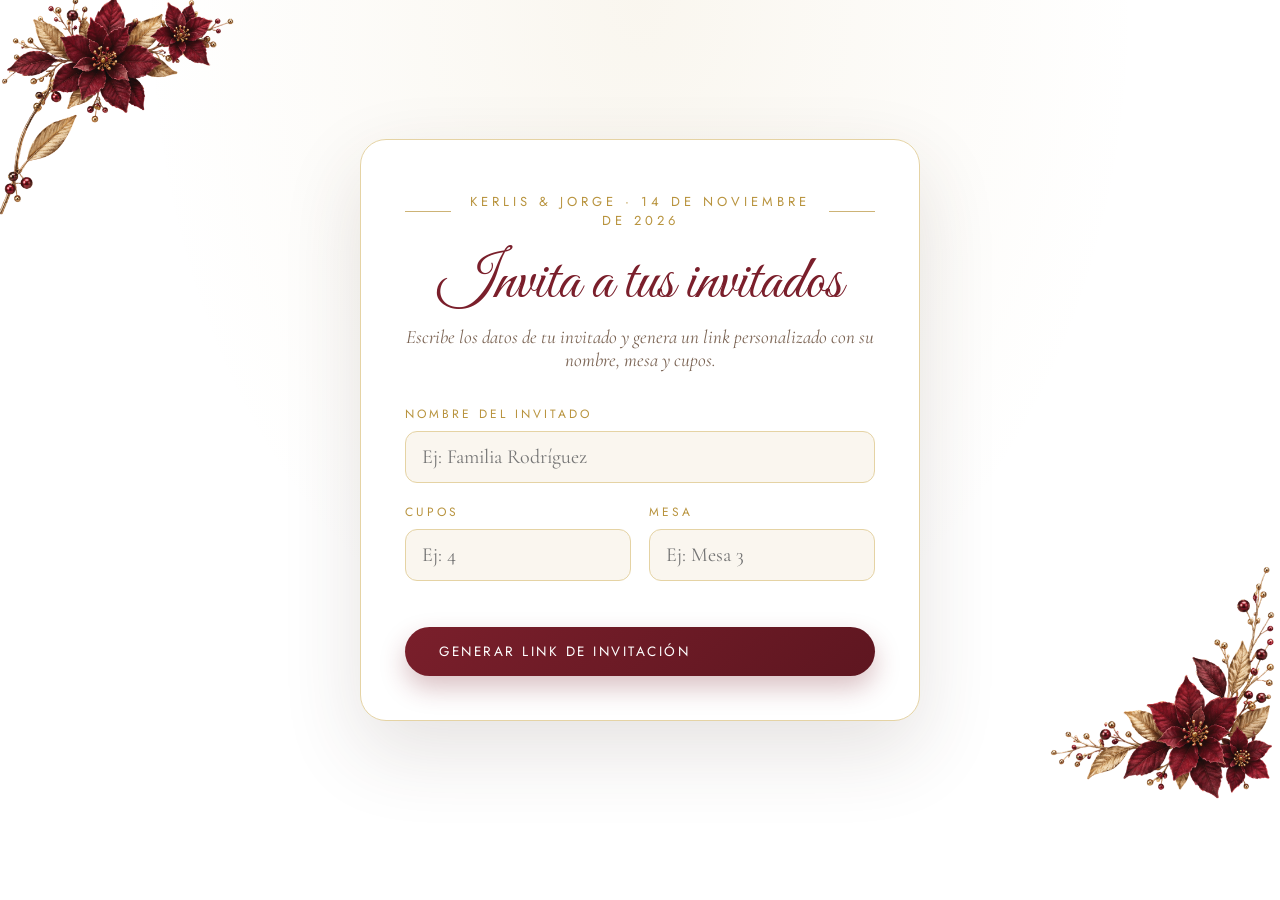
==== index.html @ 8ec50ce2 "first commit" ====
<!DOCTYPE html>
<html lang="es">
<head>
  <meta charset="UTF-8">
  <meta name="viewport" content="width=device-width, initial-scale=1.0">
  <title>Kerlis &amp; Jorge — Generar invitación</title>
  <meta name="description" content="Genera el link personalizado de invitación a la boda de Kerlis y Jorge.">
  <link rel="preconnect" href="https://fonts.googleapis.com">
  <link rel="preconnect" href="https://fonts.gstatic.com" crossorigin>
  <link rel="stylesheet" href="css/styles.css">
  <link rel="shortcut icon" href="./assets/img/jk-logo.png" type="image/png-icon">
</head>
<body>

  <main class="pagina-invitador">
    <img class="overlay-flor sup-izq" src="assets/img/flor1.png" alt="" aria-hidden="true">
    <img class="overlay-flor inf-der" src="assets/img/flor2.png" alt="" aria-hidden="true">

    <section class="invitador-tarjeta reveal visible">
      <p class="etiqueta">Kerlis &amp; Jorge · 14 de Noviembre de 2026</p>
      <h1 class="titulo-script" style="margin-top:18px;">Invita a tus invitados</h1>
      <p class="invitador-sub">Escribe los datos de tu invitado y genera un link personalizado con su nombre, mesa y cupos.</p>

      <form class="invitador-form" id="form-invitador" novalidate>
        <div class="campo">
          <label for="campo-nombre">Nombre del invitado</label>
          <input type="text" id="campo-nombre" placeholder="Ej: Familia Rodríguez" autocomplete="off" required>
        </div>
        <div class="campo-doble">
          <div class="campo">
            <label for="campo-cupos">Cupos</label>
            <input type="number" id="campo-cupos" min="1" max="20" placeholder="Ej: 4" autocomplete="off">
          </div>
          <div class="campo">
            <label for="campo-mesa">Mesa</label>
            <input type="text" id="campo-mesa" placeholder="Ej: Mesa 3" autocomplete="off">
          </div>
        </div>
        <button type="submit" class="boton">Generar link de invitación</button>
      </form>

      <div class="link-generado" id="link-generado">
        <p class="etiqueta">Link personalizado</p>
        <div class="link-caja">
          <input type="text" id="input-link" readonly aria-label="Link de invitación generado">
          <button type="button" class="boton" id="boton-copiar">Copiar</button>
        </div>
        <p class="link-nota">Comparte este link con tu invitado. Al abrirlo verá la invitación con sus datos.</p>
        <p class="copiado-aviso" id="copiado-aviso">¡Link copiado!</p>
      </div>
    </section>
  </main>

  <script src="js/index.js"></script>
</body>
</html>
---- css/styles.css ----
/* ============================================================
   KERLIS & JORGE — Invitación de Boda Virtual
   ============================================================ */

@import url('https://fonts.googleapis.com/css2?family=Great+Vibes&family=Cormorant+Garamond:ital,wght@0,400;0,500;0,600;1,400;1,500&family=Jost:wght@300;400;500&display=swap');

:root {
  --burdeos: #7a1f2b;
  --burdeos-oscuro: #5e1620;
  --burdeos-claro: #a03040;
  --dorado: #b8933d;
  --dorado-claro: #c9a961;
  --dorado-suave: #e5d3a4;
  --crema: #faf6ef;
  --crema-2: #f5eee1;
  --blanco: #ffffff;
  --tinta: #4a3428;
  --tinta-suave: #7a6353;
  --font-script: 'Great Vibes', cursive;
  --font-serif: 'Cormorant Garamond', serif;
  --font-sans: 'Jost', sans-serif;
}

* { margin: 0; padding: 0; box-sizing: border-box; }

html { scroll-behavior: smooth; }

body {
  font-family: var(--font-serif);
  color: var(--tinta);
  background: var(--blanco);
  overflow-x: hidden;
  -webkit-font-smoothing: antialiased;
}

img { max-width: 100%; display: block; }

::selection { background: var(--dorado-suave); }

/* ------------------------------------------------------------
   Utilidades
------------------------------------------------------------ */
.script { font-family: var(--font-script); }

.seccion {
  position: relative;
  padding: 110px 24px 130px;
}

.seccion-crema { background: var(--crema); }
.seccion-blanca { background: var(--blanco); }

.contenedor {
  max-width: 1080px;
  margin: 0 auto;
  position: relative;
  z-index: 2;
}

.etiqueta {
  font-family: var(--font-sans);
  font-size: 13px;
  letter-spacing: 4px;
  text-transform: uppercase;
  color: var(--dorado);
  display: flex;
  align-items: center;
  justify-content: center;
  gap: 14px;
}

.etiqueta::before,
.etiqueta::after {
  content: '';
  width: 56px;
  height: 1px;
  background: var(--dorado);
  opacity: 0.7;
}

.titulo-script {
  font-family: var(--font-script);
  font-weight: 400;
  color: var(--burdeos);
  font-size: clamp(52px, 8vw, 88px);
  line-height: 1.15;
  text-align: center;
}

.ramita {
  width: 200px;
  margin: 18px auto 0;
  opacity: 0.95;
}

/* ------------------------------------------------------------
   Animaciones de aparición al hacer scroll
------------------------------------------------------------ */
.reveal {
  opacity: 0;
  transform: translateY(46px);
  transition: opacity 1s cubic-bezier(0.22, 1, 0.36, 1),
              transform 1s cubic-bezier(0.22, 1, 0.36, 1);
  transition-delay: var(--reveal-delay, 0s);
  will-change: opacity, transform;
}
.reveal.visible { opacity: 1; transform: translateY(0); }

.reveal-left { transform: translateX(-56px); }
.reveal-right { transform: translateX(56px); }
.reveal-zoom { transform: scale(0.9); }
.reveal-left.visible, .reveal-right.visible, .reveal-zoom.visible { transform: translate(0) scale(1); }

.reveal-flor { opacity: 0; transform: scale(0.4) rotate(-30deg); transition: all 1.2s cubic-bezier(0.34, 1.56, 0.64, 1); transition-delay: var(--reveal-delay, 0s); }
.reveal-flor.visible { opacity: 1; transform: scale(1) rotate(0); }

@media (prefers-reduced-motion: reduce) {
  .reveal, .reveal-flor { opacity: 1 !important; transform: none !important; transition: none !important; }
}

/* ============================================================
   1. OVERLAY DE INVITACIÓN
================================================================= */
#overlay {
  position: fixed;
  inset: 0;
  z-index: 1000;
  background:
    radial-gradient(ellipse at 50% 30%, rgba(201, 169, 97, 0.07), transparent 60%),
    var(--blanco);
  display: flex;
  flex-direction: column;
  transition: opacity 1.1s ease, visibility 1.1s;
}
#overlay.abierto {
  opacity: 0;
  visibility: hidden;
  pointer-events: none;
}

.overlay-flor {
  position: absolute;
  width: min(340px, 42vw);
  opacity: 0.95;
  pointer-events: none;
}
.overlay-flor.sup-izq { top: -12px; left: -12px; }
.overlay-flor.inf-der { bottom: 60px; right: -12px; }
@media (max-width: 640px) {
  .overlay-flor { width: 190px; }
  .overlay-flor.inf-der { bottom: 90px; }
}

.overlay-contenido {
  flex: 1;
  display: flex;
  flex-direction: column;
  align-items: center;
  justify-content: center;
  text-align: center;
  padding: 80px 28px 20px;
  max-width: 720px;
  width: 100%;
  margin: 0 auto;
  animation: flotar-suave 5s ease-in-out infinite;
}
@keyframes flotar-suave {
  0%, 100% { transform: translateY(0); }
  50% { transform: translateY(-10px); }
}

.overlay-saludo {
  font-style: italic;
  font-size: clamp(20px, 3vw, 27px);
  color: var(--tinta);
  max-width: 560px;
  margin: 0 auto;
  line-height: 1.5;
}

.overlay-nombre {
  font-family: var(--font-script);
  font-size: clamp(58px, 9vw, 96px);
  color: var(--burdeos);
  margin: 26px 0 8px;
  line-height: 1.1;
  word-break: break-word;
}

.overlay-detalles {
  font-family: var(--font-sans);
  font-size: 14px;
  letter-spacing: 3.5px;
  text-transform: uppercase;
  color: var(--dorado);
  display: flex;
  align-items: center;
  justify-content: center;
  gap: 16px;
  flex-wrap: wrap;
}
.overlay-detalles .dot {
  width: 5px; height: 5px;
  border-radius: 50%;
  background: var(--burdeos-claro);
  display: inline-block;
}

.overlay-instruccion {
  margin-top: 44px;
  font-size: clamp(19px, 2.6vw, 24px);
  font-style: italic;
  color: var(--tinta-suave);
  line-height: 1.55;
}

/* --- Sobre animado --- */
.sobre-contenedor {
  margin: 46px auto 0;
  width: 190px;
  height: 128px;
  cursor: pointer;
  position: relative;
  transition: transform 0.35s ease;
  animation: pulse-sobre 2.6s ease-in-out infinite;
}
.sobre-contenedor:hover { transform: scale(1.06); }
@keyframes pulse-sobre {
  0%, 100% { filter: drop-shadow(0 10px 18px rgba(122, 31, 43, 0.18)); }
  50% { filter: drop-shadow(0 16px 28px rgba(122, 31, 43, 0.3)); }
}

.sobre { position: absolute; inset: 0; }
.sobre-cuerpo {
  position: absolute;
  inset: 0;
  background: linear-gradient(160deg, #fffdf8, var(--crema-2));
  border: 1.5px solid var(--dorado);
  border-radius: 8px;
  box-shadow: 0 14px 34px rgba(74, 52, 40, 0.16);
  overflow: hidden;
}
.sobre-cuerpo::after {
  content: '';
  position: absolute;
  inset: 7px;
  border: 1px solid rgba(184, 147, 61, 0.35);
  border-radius: 5px;
  pointer-events: none;
}
.sobre-solapa {
  position: absolute;
  top: 0; left: 0; right: 0;
  height: 62%;
  background: linear-gradient(200deg, #fdfaf3, #f3ead8);
  border: 1.5px solid var(--dorado);
  border-bottom: none;
  border-radius: 8px 8px 0 0;
  clip-path: polygon(0 0, 100% 0, 50% 100%);
  transform-origin: top center;
  transition: transform 0.7s cubic-bezier(0.65, 0, 0.35, 1), opacity 0.7s 0.25s;
  z-index: 3;
}
.sobre-contenido-interno {
  position: absolute;
  top: 12%; left: 8%; right: 8%;
  background: var(--blanco);
  border: 1px solid var(--dorado-suave);
  border-radius: 4px;
  padding: 14px 10px;
  font-family: var(--font-script);
  color: var(--burdeos);
  font-size: 26px;
  z-index: 1;
  transform: translateY(-14px);
  opacity: 0.95;
}
.sobre-sello {
  position: absolute;
  top: 52%; left: 50%;
  transform: translate(-50%, -50%);
  width: 44px; height: 44px;
  z-index: 4;
  transition: opacity 0.5s, transform 0.5s;
}
.sobre-sello svg { width: 100%; height: 100%; }

#overlay.abriendo .sobre-solapa { transform: rotateX(178deg); opacity: 0; }
#overlay.abriendo .sobre-sello { opacity: 0; transform: translate(-50%, -50%) scale(0.4); }
#overlay.abriendo .sobre-contenido-interno { animation: carta-sube 0.9s 0.35s cubic-bezier(0.22, 1, 0.36, 1) forwards; }
@keyframes carta-sube {
  to { transform: translateY(-46px) scale(1.04); opacity: 0; }
}

.sobre-texto {
  margin-top: 16px;
  font-family: var(--font-sans);
  font-size: 12px;
  letter-spacing: 3px;
  text-transform: uppercase;
  color: var(--tinta-suave);
  animation: parpadeo-pista 2s ease-in-out infinite;
}
@keyframes parpadeo-pista { 0%, 100% { opacity: 1; } 50% { opacity: 0.45; } }

/* --- Ondas inferiores del overlay --- */
.ondas {
  position: absolute;
  width: 100%;
  height: 110px;
  flex-shrink: 0;
  pointer-events: none;
  line-height: 0;
  bottom: 0px;
  left: 0px;
}
.ondas svg {
  position: absolute;
  bottom: 0;
  left: 0;
  width: 100%;
  height: 100%;
  display: block;
}

/* --- Indicador de scroll --- */
#indicador-scroll {
  position: fixed;
  bottom: 26px;
  left: 50%;
  transform: translateX(-50%);
  z-index: 900;
  display: none;
  flex-direction: column;
  align-items: center;
  gap: 6px;
  background: rgba(255, 255, 255, 0.92);
  border: 1.5px solid var(--dorado);
  border-radius: 999px;
  padding: 12px 26px 14px;
  box-shadow: 0 12px 30px rgba(74, 52, 40, 0.18);
  cursor: pointer;
  font-family: var(--font-sans);
  font-size: 12px;
  letter-spacing: 3px;
  text-transform: uppercase;
  text-align: center;
  color: var(--burdeos);
  backdrop-filter: blur(6px);
  transition: opacity 0.5s ease, transform 0.5s ease;
}
#indicador-scroll.visible { display: flex; }
#indicador-scroll.oculto { opacity: 0; transform: translateX(-50%) translateY(16px); pointer-events: none; }
#indicador-scroll svg {
  width: 20px;
  height: 20px;
  animation: flecha-baja 1.6s ease-in-out infinite;
}
@keyframes flecha-baja {
  0%, 100% { transform: translateY(0); opacity: 1; }
  50% { transform: translateY(6px); opacity: 0.55; }
}

/* ============================================================
   2. VIDEO
================================================================= */
.seccion-video {
  background: var(--blanco);
  padding: 90px 24px 100px;
  text-align: center;
}
.video-marco {
  position: relative;
  width: min(400px, 82vw);
  margin: 0;
  aspect-ratio: 9 / 16;
  border-radius: 0;
  overflow: hidden;
  background: linear-gradient(165deg, var(--crema), var(--crema-2));
}
.video-marco video {
  width: 100%;
  height: 100%;
  object-fit: cover;
  display: block;
}
.video-placeholder {
  position: absolute;
  inset: 0;
  display: flex;
  flex-direction: column;
  align-items: center;
  justify-content: center;
  gap: 14px;
  color: var(--tinta-suave);
  background:
    radial-gradient(circle at 50% 42%, rgba(201, 169, 97, 0.14), transparent 62%),
    linear-gradient(165deg, var(--crema), var(--crema-2));
  transition: opacity 0.8s ease;
}
.video-placeholder.oculto { opacity: 0; pointer-events: none; }
.video-placeholder .icono-camara-grande { width: 64px; height: 64px; opacity: 0.6; }
.video-placeholder p {
  font-family: var(--font-sans);
  font-size: 12.5px;
  letter-spacing: 2.5px;
  text-transform: uppercase;
  padding: 0 30px;
  line-height: 1.9;
}
.video-placeholder .flor-video { position: absolute; width: 110px; opacity: 0.85; }
.video-placeholder .flor-video.si { top: 6px; left: 6px; }
.video-placeholder .flor-video.id { bottom: 6px; right: 6px; }

/* ============================================================
   3. DESCRIPCIÓN + TEMPORIZADOR
================================================================= */
.seccion-descripcion { text-align: center; }

.descripcion-texto {
  max-width: 760px;
  margin: 34px auto 0;
  font-size: clamp(20px, 2.8vw, 26px);
  line-height: 1.75;
  font-style: italic;
  color: var(--tinta);
}
.descripcion-texto strong { color: var(--burdeos); font-weight: 600; }

.descripcion-firma {
  margin-top: 40px;
  display: flex;
  flex-direction: column;
  align-items: center;
  gap: 4px;
}
.descripcion-firma .script { font-size: clamp(40px, 6vw, 58px); color: var(--burdeos); }
.descripcion-firma .fecha {
  font-family: var(--font-sans);
  letter-spacing: 5px;
  font-size: 14px;
  text-transform: uppercase;
  color: var(--dorado);
}

/* Temporizador */
.contador {
  margin: 0px auto 0;
  display: flex;
  justify-content: center;
  align-items: stretch;
  gap: clamp(12px, 3vw, 30px);
}
.contador-item {
  position: relative;
  min-width: clamp(70px, 15vw, 120px);
  text-align: center;
}
.contador-numero {
  font-family: var(--font-serif);
  font-weight: 600;
  font-size: clamp(44px, 7vw, 64px);
  color: var(--burdeos);
  line-height: 1;
  font-variant-numeric: tabular-nums;
}
.contador-item + .contador-separador { margin-top: 2px; }
.contador-label {
  margin-top: 8px;
  font-family: var(--font-sans);
  font-size: 11.5px;
  letter-spacing: 3px;
  text-transform: uppercase;
  color: var(--tinta-suave);
}
.contador-separador {
  align-self: center;
  font-family: var(--font-serif);
  font-size: clamp(30px, 5vw, 46px);
  color: var(--dorado);
  opacity: 0.7;
}
.contador-final {
  margin-top: 34px;
  font-style: italic;
  font-size: 21px;
  color: var(--tinta-suave);
}

/* ============================================================
   4. FOTO PRINCIPAL — PAPEL ROTO
================================================================= */
.seccion-foto { padding: 0; }

.foto-principal {
  position: relative;
  height: min(78vh, 780px);
  min-height: 480px;
  background:
    radial-gradient(circle at 50% 40%, rgba(201, 169, 97, 0.12), transparent 60%),
    linear-gradient(160deg, #f3ecdd, #e9dfc9);
  overflow: hidden;
}
.foto-principal img { width: 100%; height: 100%; object-fit: cover; }
.foto-placeholder {
  position: absolute;
  inset: 0;
  display: flex;
  flex-direction: column;
  align-items: center;
  justify-content: center;
  gap: 18px;
  color: var(--tinta-suave);
  text-align: center;
  padding: 20px;
}
.foto-placeholder .script { font-size: clamp(40px, 6vw, 62px); color: var(--burdeos); }
.foto-placeholder .nota {
  font-family: var(--font-sans);
  font-size: 12.5px;
  letter-spacing: 3px;
  text-transform: uppercase;
  border: 1px solid var(--dorado-suave);
  border-radius: 999px;
  padding: 10px 22px;
  background: rgba(255, 255, 255, 0.65);
}

/* ============================================================
   5. ITINERARIO
================================================================= */
.seccion-itinerario { text-align: center; }

.itinerario-lista {
  margin: 60px auto 0;
  max-width: 720px;
  position: relative;
  text-align: left;
}
.itinerario-lista::before {
  content: '';
  position: absolute;
  top: 12px;
  bottom: 12px;
  left: 50%;
  width: 2px;
  background: linear-gradient(to bottom, transparent, var(--dorado-claro) 12%, var(--dorado-claro) 88%, transparent);
  transform: translateX(-50%);
}
.itinerario-item {
  position: relative;
  width: 50%;
  padding: 8px 54px 44px 0;
}
.itinerario-item:nth-child(even) {
  margin-left: 50%;
  padding: 8px 0 44px 54px;
}
.itinerario-item::before {
  content: '';
  position: absolute;
  top: 26px;
  right: -7px;
  width: 14px;
  height: 14px;
  border-radius: 50%;
  background: var(--blanco);
  border: 3px solid var(--burdeos);
  z-index: 2;
}
.itinerario-item:nth-child(even)::before { right: auto; left: -7px; }

.itinerario-hora {
  font-family: var(--font-sans);
  font-size: 13px;
  letter-spacing: 3px;
  text-transform: uppercase;
  color: var(--dorado);
  margin-bottom: 6px;
}
.itinerario-titulo {
  font-family: var(--font-script);
  font-size: 38px;
  color: var(--burdeos);
  line-height: 1.2;
}
.itinerario-nota {
  font-style: italic;
  color: var(--tinta-suave);
  font-size: 17.5px;
  margin-top: 4px;
}
.itinerario-icono {
  position: absolute;
  top: 4px;
  right: -30px;
  width: 60px;
  height: 60px;
  background: var(--blanco);
  border: 1.5px solid var(--dorado-suave);
  border-radius: 50%;
  display: flex;
  align-items: center;
  justify-content: center;
  box-shadow: 0 8px 20px rgba(122, 31, 43, 0.1);
  z-index: 2;
}
.itinerario-item:nth-child(even) .itinerario-icono { right: auto; left: -30px; }
.itinerario-icono img { width: 34px; height: 34px; }

@media (max-width: 720px) {
  .itinerario-lista::before { left: 29px; transform: none; }
  .itinerario-item,
  .itinerario-item:nth-child(even) {
    width: 100%;
    margin-left: 0;
    padding: 8px 0 38px 76px;
  }
  .itinerario-item::before,
  .itinerario-item:nth-child(even)::before {
    left: 23px;
    right: auto;
  }
  .itinerario-icono,
  .itinerario-item:nth-child(even) .itinerario-icono {
    left: 0;
    right: auto;
    width: 58px;
    height: 58px;
  }
}

/* ============================================================
   6. DIRECCIONES
================================================================= */
.seccion-direcciones .contenedor {
  display: grid;
  grid-template-columns: repeat(auto-fit, minmax(320px, 1fr));
  gap: 40px;
}
.tarjeta-lugar {
  background: var(--blanco);
  border: 1.5px solid var(--dorado-suave);
  border-radius: 22px;
  padding: 46px 36px 40px;
  text-align: center;
  box-shadow: 0 20px 50px rgba(74, 52, 40, 0.09);
  position: relative;
  overflow: hidden;
}
.tarjeta-lugar::before {
  content: '';
  position: absolute;
  top: 0; left: 0; right: 0;
  height: 6px;
  background: linear-gradient(90deg, var(--burdeos), var(--dorado-claro), var(--burdeos));
}
.lugar-ilustracion {
  width: 92px;
  height: 92px;
  margin: 0 auto 22px;
  border-radius: 50%;
  background: var(--crema);
  border: 1.5px solid var(--dorado-suave);
  display: flex;
  align-items: center;
  justify-content: center;
}
.lugar-ilustracion img { width: 52px; height: 52px; }
.lugar-tipo {
  font-family: var(--font-sans);
  font-size: 12px;
  letter-spacing: 4px;
  text-transform: uppercase;
  color: var(--dorado);
}
.lugar-nombre {
  font-family: var(--font-script);
  font-size: 42px;
  color: var(--burdeos);
  margin: 8px 0 4px;
}
.lugar-direccion {
  font-style: italic;
  color: var(--tinta-suave);
  font-size: 18.5px;
  line-height: 1.55;
  max-width: 320px;
  margin: 0 auto;
}
.boton {
  display: inline-flex;
  align-items: center;
  gap: 10px;
  margin-top: 26px;
  font-family: var(--font-sans);
  font-size: 13.5px;
  letter-spacing: 2.5px;
  text-transform: uppercase;
  text-decoration: none;
  color: var(--blanco);
  background: linear-gradient(140deg, var(--burdeos), var(--burdeos-oscuro));
  padding: 15px 34px;
  border-radius: 999px;
  border: none;
  cursor: pointer;
  transition: transform 0.3s ease, box-shadow 0.3s ease;
  box-shadow: 0 12px 26px rgba(122, 31, 43, 0.28);
}
.boton:hover { transform: translateY(-3px); box-shadow: 0 18px 34px rgba(122, 31, 43, 0.36); }
.boton img { width: 17px; height: 17px; filter: brightness(0) invert(1); }
.boton-dorado {
  background: linear-gradient(140deg, var(--dorado), #9a7a2e);
  box-shadow: 0 12px 26px rgba(154, 122, 46, 0.3);
}
.boton-dorado:hover { box-shadow: 0 18px 34px rgba(154, 122, 46, 0.4); }
.boton-outline {
  background: transparent;
  color: var(--burdeos);
  border: 1.5px solid var(--burdeos);
  box-shadow: none;
}
.boton-outline:hover { background: rgba(122, 31, 43, 0.06); }

/* ============================================================
   7. NUESTRO AMOR — MOSAICO
================================================================= */
.seccion-amor { text-align: center; }
.mosaico {
  margin: 56px auto 0;
  columns: 3;
  column-gap: 18px;
  max-width: 980px;
}
@media (max-width: 760px) { .mosaico { columns: 2; } }
.mosaico-item {
  break-inside: avoid;
  margin-bottom: 18px;
  border-radius: 16px;
  overflow: hidden;
  border: 1.5px solid var(--dorado-suave);
  box-shadow: 0 14px 34px rgba(74, 52, 40, 0.12);
  position: relative;
  background: linear-gradient(150deg, #f3ecdd, #e7dcc4);
}
.mosaico-item img { width: 100%; transition: transform 0.8s cubic-bezier(0.22, 1, 0.36, 1); }
.mosaico-item:hover img { transform: scale(1.06); }
.mosaico-item::after {
  content: '';
  position: absolute;
  inset: 6px;
  border: 1px solid rgba(255, 255, 255, 0.55);
  border-radius: 11px;
  pointer-events: none;
}
.mosaico-foto-1 { aspect-ratio: 3 / 4; }
.mosaico-foto-2 { aspect-ratio: 1 / 1; }
.mosaico-foto-3 { aspect-ratio: 4 / 5; }
.mosaico-foto-4 { aspect-ratio: 1 / 1; }
.mosaico-foto-5 { aspect-ratio: 3 / 4; }
.mosaico-foto-6 { aspect-ratio: 4 / 5; }
.mosaico-vacio {
  width: 100%;
  height: 100%;
  min-height: 180px;
  display: flex;
  align-items: center;
  justify-content: center;
  color: var(--tinta-suave);
  font-family: var(--font-sans);
  font-size: 12px;
  letter-spacing: 2.5px;
  text-transform: uppercase;
  background:
    radial-gradient(circle at 50% 45%, rgba(201, 169, 97, 0.16), transparent 60%),
    linear-gradient(150deg, #f3ecdd, #e7dcc4);
}

/* ============================================================
   8. CONSIDERACIONES
================================================================= */
.seccion-consideraciones { text-align: center; }
.dresscode-grid {
  margin: 54px auto 0;
  max-width: 860px;
  display: grid;
  grid-template-columns: repeat(auto-fit, minmax(300px, 1fr));
  gap: 34px;
}
.dresscode-tarjeta {
  background: var(--crema);
  border: 1.5px solid var(--dorado-suave);
  border-radius: 20px;
  padding: 40px 30px 34px;
}
.dresscode-tarjeta img.icono { width: 66px; height: 66px; margin: 0 auto 16px; }
.dresscode-titulo {
  font-family: var(--font-script);
  font-size: 36px;
  color: var(--burdeos);
}
.dresscode-texto {
  margin-top: 10px;
  font-style: italic;
  font-size: 18.5px;
  color: var(--tinta-suave);
  line-height: 1.6;
}
.musica-bloque {
  margin: 60px auto 0;
  max-width: 680px;
}
.musica-bloque img.icono { width: 58px; height: 58px; margin: 0 auto 16px; }
.musica-texto {
  font-size: clamp(20px, 2.8vw, 25px);
  font-style: italic;
  line-height: 1.65;
  color: var(--tinta);
}
.musica-texto strong { color: var(--burdeos); }

/* ============================================================
   9. COMPARTE FOTOS
================================================================= */
.seccion-compartir {
  position: relative;
  padding: 150px 24px;
  text-align: center;
  color: var(--blanco);
  overflow: hidden;
  background:
    linear-gradient(rgba(46, 22, 26, 0.82), rgba(46, 22, 26, 0.86)),
    radial-gradient(circle at 50% 40%, rgba(201, 169, 97, 0.2), transparent 55%),
    linear-gradient(150deg, #4a2c30, #2e161a);
}
.compartir-contenido { position: relative; z-index: 2; }
.compartir-icono {
  width: 84px;
  height: 84px;
  margin: 0 auto 24px;
  border-radius: 50%;
  border: 1.5px solid rgba(201, 169, 97, 0.65);
  background: rgba(255, 255, 255, 0.07);
  display: flex;
  align-items: center;
  justify-content: center;
}
.compartir-icono svg { width: 40px; height: 40px; }
.compartir-titulo {
  font-family: var(--font-script);
  font-size: clamp(46px, 7vw, 72px);
  color: var(--dorado-claro);
  line-height: 1.2;
}
.compartir-hashtag {
  display: inline-block;
  margin-top: 22px;
  font-family: var(--font-sans);
  font-size: clamp(17px, 2.6vw, 22px);
  letter-spacing: 3px;
  border: 1px solid rgba(201, 169, 97, 0.7);
  border-radius: 999px;
  padding: 13px 34px;
  background: rgba(255, 255, 255, 0.06);
}
.compartir-nota {
  margin-top: 22px;
  font-style: italic;
  font-size: 19px;
  color: rgba(255, 255, 255, 0.82);
}
.compartir-flor { position: absolute; width: 240px; opacity: 0.5; z-index: 1; }
.compartir-flor.si { top: 12px; left: -30px; }
.compartir-flor.id { bottom: 12px; right: -30px; }

/* ============================================================
   10. CONFIRMAR ASISTENCIA
================================================================= */
.seccion-confirmacion { text-align: center; }
.confirmacion-texto {
  max-width: 640px;
  margin: 30px auto 0;
  font-size: clamp(21px, 3vw, 27px);
  font-style: italic;
  line-height: 1.7;
}
.confirmacion-texto .fecha-limite { color: var(--burdeos); font-weight: 600; font-style: normal; }
.confirmacion-botones {
  margin-top: 44px;
  display: flex;
  flex-direction: column;
  align-items: center;
  gap: 18px;
}
.confirmacion-nombre {
  margin-top: 30px;
  display: flex;
  align-items: center;
  justify-content: center;
  gap: 14px;
  color: var(--tinta-suave);
  font-family: var(--font-sans);
  font-size: 13px;
  letter-spacing: 2.5px;
  text-transform: uppercase;
}
.confirmacion-nombre .script { font-size: 34px; color: var(--burdeos); text-transform: none; letter-spacing: 0; }

/* ============================================================
   FOOTER
================================================================= */
.footer {
  position: relative;
  background: var(--burdeos-oscuro);
  color: var(--dorado-suave);
  text-align: center;
  padding: 70px 24px 46px;
}
.footer-flor { position: absolute; width: 150px; opacity: 0.55; }
.footer-flor.si { top: -30px; left: 24px; }
.footer-flor.id { top: -30px; right: 24px; }
.footer-script {
  font-family: var(--font-script);
  font-size: clamp(44px, 7vw, 66px);
  color: #f3e3bd;
  line-height: 1.15;
}
.footer-fecha {
  margin-top: 10px;
  font-family: var(--font-sans);
  font-size: 13px;
  letter-spacing: 5px;
  text-transform: uppercase;
}
.footer-corazon { width: 22px; margin: 20px auto 0; }

/* ============================================================
   VISTA INVITADOR (index.html)
================================================================= */
.pagina-invitador {
  min-height: 100vh;
  display: flex;
  align-items: center;
  justify-content: center;
  background:
    radial-gradient(ellipse at 50% 0%, rgba(201, 169, 97, 0.1), transparent 55%),
    var(--blanco);
  padding: 70px 22px 110px;
  position: relative;
  overflow: hidden;
}
.pagina-invitador .overlay-flor.sup-izq { width: 260px; }
.pagina-invitador .overlay-flor.inf-der { width: 260px; bottom: 90px; }

.invitador-tarjeta {
  position: relative;
  z-index: 2;
  width: min(560px, 100%);
  background: var(--blanco);
  border: 1.5px solid var(--dorado-suave);
  border-radius: 26px;
  box-shadow: 0 30px 80px rgba(74, 52, 40, 0.14);
  padding: 52px 44px 44px;
  text-align: center;
}
.invitador-tarjeta .titulo-script { font-size: clamp(44px, 7vw, 62px); }
.invitador-sub {
  margin-top: 6px;
  font-style: italic;
  color: var(--tinta-suave);
  font-size: 19px;
}
.invitador-form { margin-top: 34px; display: flex; flex-direction: column; gap: 20px; }
.campo { text-align: left; }
.campo label {
  display: block;
  font-family: var(--font-sans);
  font-size: 12px;
  letter-spacing: 3px;
  text-transform: uppercase;
  color: var(--dorado);
  margin-bottom: 8px;
}
.campo input {
  width: 100%;
  font-family: var(--font-serif);
  font-size: 20px;
  color: var(--tinta);
  padding: 13px 16px;
  border: 1.5px solid var(--dorado-suave);
  border-radius: 12px;
  background: var(--crema);
  outline: none;
  transition: border-color 0.3s, box-shadow 0.3s;
}
.campo input:focus {
  border-color: var(--dorado);
  box-shadow: 0 0 0 4px rgba(201, 169, 97, 0.18);
}
.campo-doble { display: grid; grid-template-columns: 1fr 1fr; gap: 18px; }
@media (max-width: 480px) { .campo-doble { grid-template-columns: 1fr; } }

.link-generado {
  margin-top: 30px;
  display: none;
  background: var(--crema);
  border: 1.5px dashed var(--dorado);
  border-radius: 14px;
  padding: 20px;
}
.link-generado.visible { display: block; animation: aparecer-link 0.7s cubic-bezier(0.22, 1, 0.36, 1); }
@keyframes aparecer-link { from { opacity: 0; transform: translateY(14px); } to { opacity: 1; transform: none; } }
.link-generado .etiqueta { margin-bottom: 12px; }
.link-caja {
  display: flex;
  gap: 10px;
  align-items: center;
}
.link-caja input {
  flex: 1;
  min-width: 0;
  font-family: var(--font-sans);
  font-size: 13.5px;
  color: var(--tinta-suave);
  background: var(--blanco);
  border: 1px solid var(--dorado-suave);
  border-radius: 9px;
  padding: 11px 13px;
}
.link-caja .boton { margin-top: 0; padding: 12px 20px; white-space: nowrap; }
.link-nota { margin-top: 12px; font-size: 15px; font-style: italic; color: var(--tinta-suave); }
.copiado-aviso {
  margin-top: 10px;
  font-family: var(--font-sans);
  font-size: 12px;
  letter-spacing: 2px;
  text-transform: uppercase;
  color: var(--burdeos);
  opacity: 0;
  transition: opacity 0.4s;
}
.copiado-aviso.visible { opacity: 1; }

/* ============================================================
   PLANTILLA PDF (off-screen)
================================================================= */
#pdf-template {
  position: fixed;
  left: -9999px;
  top: 0;
  width: 794px;
  background: var(--crema);
  padding: 0;
  font-family: var(--font-serif);
}
.pdf-marco {
  margin: 26px;
  border: 2px solid var(--dorado);
  outline: 1px solid var(--dorado-suave);
  outline-offset: 5px;
  padding: 54px 48px 44px;
  text-align: center;
  position: relative;
  background: linear-gradient(170deg, #fffdf8, var(--crema));
}
.pdf-flor { position: absolute; width: 130px; }
.pdf-flor.si { top: 8px; left: 8px; }
.pdf-flor.id { bottom: 8px; right: 8px; }
.pdf-titulo { font-family: var(--font-script); font-size: 64px; color: var(--burdeos); line-height: 1.1; }
.pdf-fecha { margin-top: 6px; font-family: var(--font-sans); letter-spacing: 5px; font-size: 14px; text-transform: uppercase; color: var(--dorado); }
.pdf-ramita { width: 190px; margin: 14px auto 0; }
.pdf-para { margin-top: 26px; font-style: italic; font-size: 23px; color: var(--tinta-suave); }
.pdf-nombre { font-family: var(--font-script); font-size: 58px; color: var(--burdeos); margin-top: 4px; word-break: break-word; }
.pdf-detalles { margin-top: 8px; font-family: var(--font-sans); font-size: 13px; letter-spacing: 3px; text-transform: uppercase; color: var(--dorado); }
.pdf-divisor { width: 70%; margin: 26px auto; height: 1px; background: linear-gradient(90deg, transparent, var(--dorado), transparent); }
.pdf-sub { font-family: var(--font-script); font-size: 36px; color: var(--burdeos); }
.pdf-linea { display: flex; justify-content: space-between; gap: 18px; margin-top: 12px; font-size: 18.5px; }
.pdf-linea .hora { font-family: var(--font-sans); font-size: 14px; letter-spacing: 2px; color: var(--dorado); min-width: 92px; text-align: left; padding-top: 3px; }
.pdf-linea .dato { text-align: left; font-style: italic; color: var(--tinta); }
.pdf-hashtag { margin-top: 26px; font-family: var(--font-sans); font-size: 14px; letter-spacing: 3px; color: var(--burdeos); }
.pdf-nota { margin-top: 10px; font-size: 15.5px; font-style: italic; color: var(--tinta-suave); }
.pdf-direccion { margin-top: 10px; font-size: 16.5px; line-height: 1.5; }
.pdf-dir-tipo { font-family: var(--font-sans); font-size: 12.5px; letter-spacing: 3px; text-transform: uppercase; color: var(--dorado); }
.pdf-dir-nombre { font-style: italic; color: var(--burdeos); font-weight: 600; }
.pdf-dir-dir { color: var(--tinta-suave); font-size: 15px; }

/* ============================================================
   MEDIA QUERIES — MÓVIL
================================================================= */
@media (max-width: 640px) {
  .seccion { padding: 80px 18px 100px; }

  /* Video cubre la totalidad de la sección */
  .seccion-video { padding: 0px; }
  .video-marco {
    width: 100%;
    border-radius: 0;
    border:none;
  }

  /* Números del reloj más pequeños */
  .contador { gap: 8px; flex-wrap: nowrap; }
  .contador-item { min-width: 0; }
  .contador-numero { font-size: clamp(30px, 10.5vw, 40px); }
  .contador-separador { font-size: 24px; }
  .contador-label { font-size: 10px; letter-spacing: 2px; }

  .overlay-contenido { padding: 60px 22px 10px; }
  .overlay-nombre { font-size: clamp(48px, 15vw, 80px); }
  .sobre-contenedor { width: 170px; height: 115px; }

  .itinerario-titulo { font-size: 32px; }
  .lugar-nombre { font-size: 36px; }
  .footer-flor { width: 110px; }
}
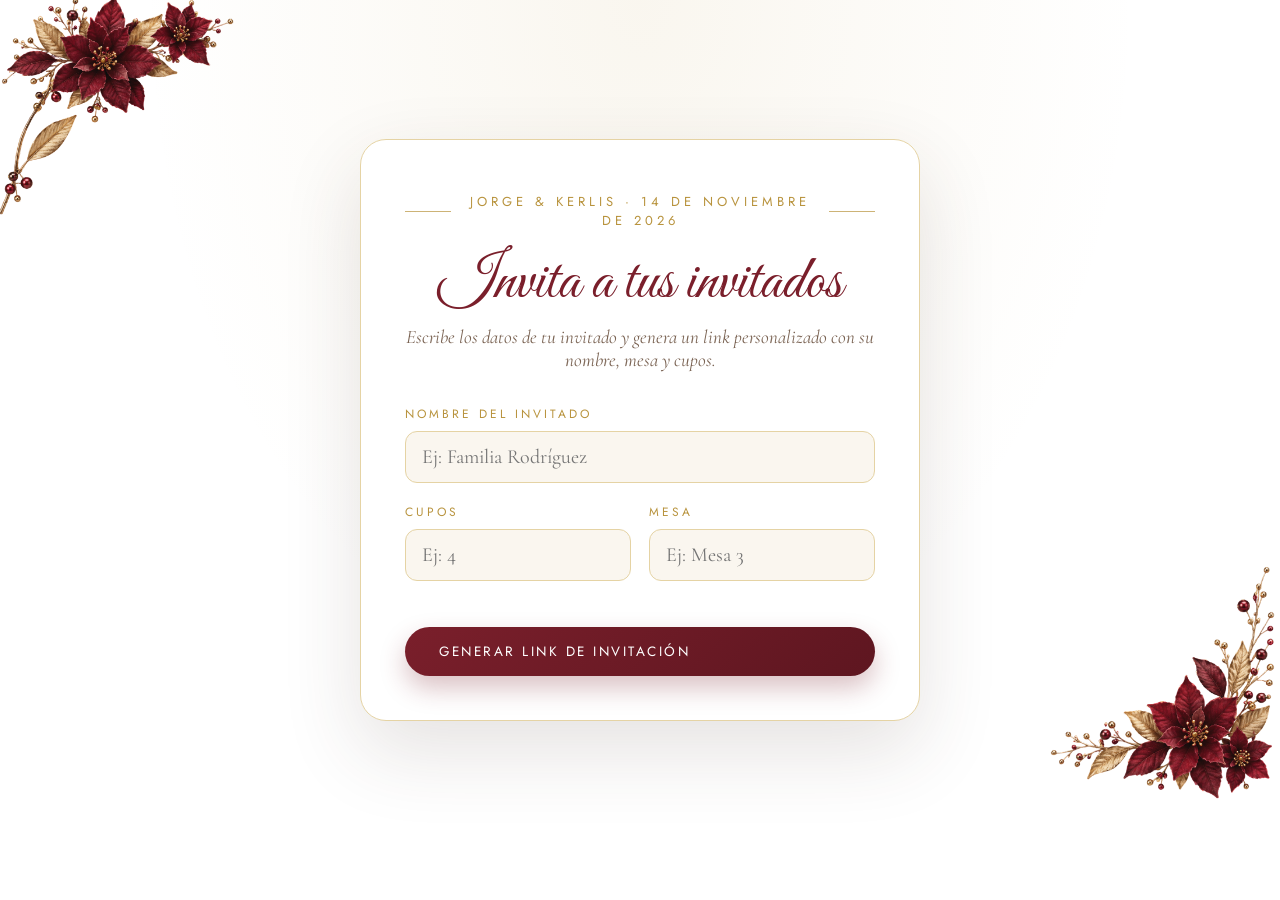
==== commit 4972a2b7: "video completado" ====
--- a/index.html
+++ b/index.html
@@ -3,8 +3,8 @@
 <head>
   <meta charset="UTF-8">
   <meta name="viewport" content="width=device-width, initial-scale=1.0">
-  <title>Kerlis &amp; Jorge — Generar invitación</title>
-  <meta name="description" content="Genera el link personalizado de invitación a la boda de Kerlis y Jorge.">
+  <title> Jorge &amp; Kerlis — Generar invitación</title>
+  <meta name="description" content="Genera el link personalizado de invitación a la boda de Jorge y Kerlis.">
   <link rel="preconnect" href="https://fonts.googleapis.com">
   <link rel="preconnect" href="https://fonts.gstatic.com" crossorigin>
   <link rel="stylesheet" href="css/styles.css">
@@ -17,7 +17,7 @@
     <img class="overlay-flor inf-der" src="assets/img/flor2.png" alt="" aria-hidden="true">
 
     <section class="invitador-tarjeta reveal visible">
-      <p class="etiqueta">Kerlis &amp; Jorge · 14 de Noviembre de 2026</p>
+      <p class="etiqueta">Jorge &amp; Kerlis · 14 de Noviembre de 2026</p>
       <h1 class="titulo-script" style="margin-top:18px;">Invita a tus invitados</h1>
       <p class="invitador-sub">Escribe los datos de tu invitado y genera un link personalizado con su nombre, mesa y cupos.</p>
 
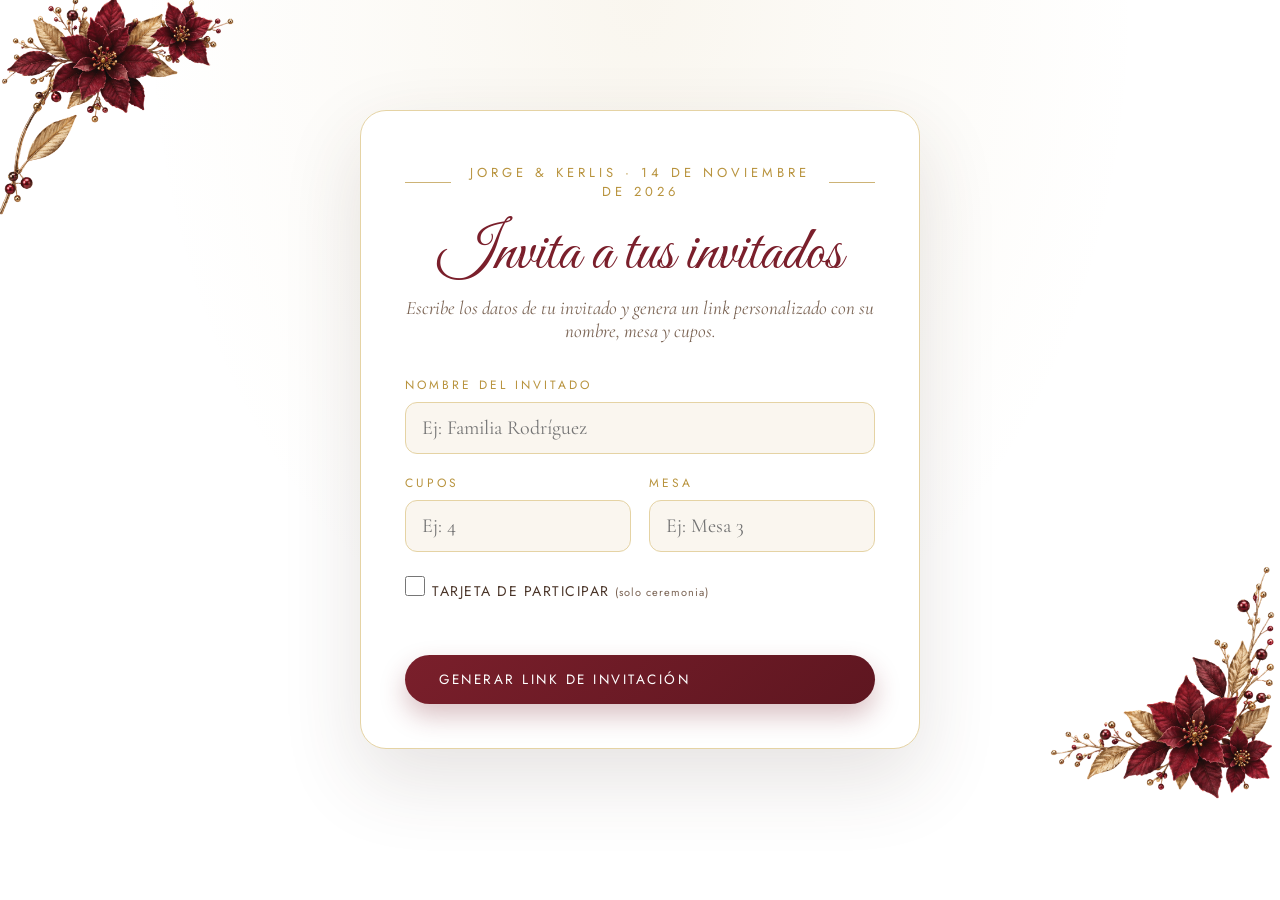
==== commit 1e8f25eb: "feat: sección niños con icono de cama, tarjeta de participar y PDF optimizado - Nueva sección 'Y a l" ====
--- a/index.html
+++ b/index.html
@@ -36,6 +36,12 @@
             <input type="text" id="campo-mesa" placeholder="Ej: Mesa 3" autocomplete="off">
           </div>
         </div>
+        <div class="campo campo-check">
+          <label class="check-label" for="campo-participante">
+            <input type="checkbox" id="campo-participante">
+            <span class="check-texto">Tarjeta de participar <span class="check-nota">(solo ceremonia)</span></span>
+          </label>
+        </div>
         <button type="submit" class="boton">Generar link de invitación</button>
       </form>
 
--- a/css/styles.css
+++ b/css/styles.css
@@ -529,6 +529,19 @@
 /* ============================================================
    5. ITINERARIO
 ================================================================= */
+.participante-badge {
+  display: inline-block;
+  margin-top: 14px;
+  font-family: var(--font-sans);
+  font-size: 12px;
+  letter-spacing: 2.5px;
+  text-transform: uppercase;
+  color: var(--dorado);
+  border: 1.5px solid var(--dorado-suave);
+  border-radius: 999px;
+  padding: 8px 22px;
+  background: var(--blanco);
+}
 .seccion-itinerario { text-align: center; }
 
 .itinerario-lista {
@@ -874,7 +887,109 @@
 .compartir-flor.id { bottom: 12px; right: -30px; }
 
 /* ============================================================
-   10. CONFIRMAR ASISTENCIA
+   10. Y A LOS NIÑOS
+================================================================= */
+.seccion-ninos { text-align: center; }
+.ninos-icono {
+  width: 130px;
+  margin: 22px auto 0;
+  display: block;
+}
+.ninos-texto {
+  margin-top: 30px;
+  font-size: clamp(22px, 3.4vw, 30px);
+  font-style: italic;
+  color: var(--tinta);
+  line-height: 1.6;
+  position: relative;
+  display: inline-block;
+  padding: 0 30px;
+}
+.ninos-texto::before,
+.ninos-texto::after {
+  content: '"';
+  font-family: var(--font-script);
+  font-size: 60px;
+  color: var(--dorado);
+  opacity: 0.5;
+  position: absolute;
+  top: -18px;
+}
+.ninos-texto::before { left: -8px; }
+.ninos-texto::after { right: -8px; }
+
+/* ============================================================
+   11. LLUVIA DE SOBRES
+================================================================= */
+.seccion-sobres { text-align: center; }
+.sobre-contenido {
+  max-width: 520px;
+  margin: 36px auto 0;
+}
+.sobre-texto {
+  font-size: clamp(19px, 2.6vw, 24px);
+  font-style: italic;
+  color: var(--tinta);
+  line-height: 1.65;
+}
+.sobre-qr-marco {
+  margin: 34px auto 0;
+  width: min(240px, 60vw);
+  background: var(--blanco);
+  border: 1.5px solid var(--dorado);
+  border-radius: 18px;
+  padding: 16px;
+  box-shadow: 0 16px 40px rgba(74, 52, 40, 0.12);
+  position: relative;
+}
+.sobre-qr-marco::before {
+  content: '';
+  position: absolute;
+  inset: 6px;
+  border: 1px solid rgba(184, 147, 61, 0.35);
+  border-radius: 12px;
+  pointer-events: none;
+}
+.sobre-qr {
+  width: 100%;
+  border-radius: 10px;
+  display: block;
+}
+.sobre-llave {
+  margin-top: 30px;
+  display: flex;
+  align-items: center;
+  justify-content: center;
+  gap: 12px;
+  flex-wrap: wrap;
+}
+.sobre-llave-label {
+  font-family: var(--font-sans);
+  font-size: 13px;
+  letter-spacing: 3px;
+  text-transform: uppercase;
+  color: var(--dorado);
+}
+.sobre-llave-valor {
+  font-family: var(--font-serif);
+  font-size: clamp(24px, 4vw, 32px);
+  font-weight: 600;
+  color: var(--burdeos);
+  background: var(--crema);
+  border: 1.5px solid var(--dorado-suave);
+  border-radius: 12px;
+  padding: 10px 24px;
+  letter-spacing: 1px;
+}
+.sobre-nota {
+  margin-top: 14px;
+  font-style: italic;
+  font-size: 16.5px;
+  color: var(--tinta-suave);
+}
+
+/* ============================================================
+   11. CONFIRMAR ASISTENCIA
 ================================================================= */
 .seccion-confirmacion { text-align: center; }
 .confirmacion-texto {
@@ -1000,6 +1115,35 @@
 .campo-doble { display: grid; grid-template-columns: 1fr 1fr; gap: 18px; }
 @media (max-width: 480px) { .campo-doble { grid-template-columns: 1fr; } }
 
+.campo-check { margin-top: 4px; }
+.check-label {
+  display: flex;
+  align-items: center;
+  gap: 12px;
+  cursor: pointer;
+  user-select: none;
+}
+.check-label input[type="checkbox"] {
+  width: 20px;
+  height: 20px;
+  accent-color: var(--burdeos);
+  cursor: pointer;
+  flex-shrink: 0;
+}
+.check-texto {
+  font-family: var(--font-sans);
+  font-size: 14px;
+  letter-spacing: 1.5px;
+  text-transform: uppercase;
+  color: var(--tinta);
+}
+.check-nota {
+  font-size: 11px;
+  color: var(--tinta-suave);
+  letter-spacing: 1px;
+  text-transform: none;
+}
+
 .link-generado {
   margin-top: 30px;
   display: none;
@@ -1054,35 +1198,35 @@
   font-family: var(--font-serif);
 }
 .pdf-marco {
-  margin: 26px;
+  margin: 20px;
   border: 2px solid var(--dorado);
   outline: 1px solid var(--dorado-suave);
   outline-offset: 5px;
-  padding: 54px 48px 44px;
+  padding: 40px 44px 34px;
   text-align: center;
   position: relative;
   background: linear-gradient(170deg, #fffdf8, var(--crema));
 }
-.pdf-flor { position: absolute; width: 130px; }
-.pdf-flor.si { top: 8px; left: 8px; }
-.pdf-flor.id { bottom: 8px; right: 8px; }
-.pdf-titulo { font-family: var(--font-script); font-size: 64px; color: var(--burdeos); line-height: 1.1; }
-.pdf-fecha { margin-top: 6px; font-family: var(--font-sans); letter-spacing: 5px; font-size: 14px; text-transform: uppercase; color: var(--dorado); }
-.pdf-ramita { width: 190px; margin: 14px auto 0; }
-.pdf-para { margin-top: 26px; font-style: italic; font-size: 23px; color: var(--tinta-suave); }
-.pdf-nombre { font-family: var(--font-script); font-size: 58px; color: var(--burdeos); margin-top: 4px; word-break: break-word; }
-.pdf-detalles { margin-top: 8px; font-family: var(--font-sans); font-size: 13px; letter-spacing: 3px; text-transform: uppercase; color: var(--dorado); }
-.pdf-divisor { width: 70%; margin: 26px auto; height: 1px; background: linear-gradient(90deg, transparent, var(--dorado), transparent); }
-.pdf-sub { font-family: var(--font-script); font-size: 36px; color: var(--burdeos); }
-.pdf-linea { display: flex; justify-content: space-between; gap: 18px; margin-top: 12px; font-size: 18.5px; }
-.pdf-linea .hora { font-family: var(--font-sans); font-size: 14px; letter-spacing: 2px; color: var(--dorado); min-width: 92px; text-align: left; padding-top: 3px; }
+.pdf-flor { position: absolute; width: 100px; }
+.pdf-flor.si { top: 6px; left: 6px; }
+.pdf-flor.id { bottom: 6px; right: 6px; }
+.pdf-titulo { font-family: var(--font-script); font-size: 58px; color: var(--burdeos); line-height: 1.1; }
+.pdf-fecha { margin-top: 4px; font-family: var(--font-sans); letter-spacing: 5px; font-size: 13px; text-transform: uppercase; color: var(--dorado); }
+.pdf-ramita { width: 150px; margin: 10px auto 0; }
+.pdf-para { margin-top: 16px; font-style: italic; font-size: 20px; color: var(--tinta-suave); }
+.pdf-nombre { font-family: var(--font-script); font-size: 50px; color: var(--burdeos); margin-top: 4px; word-break: break-word; }
+.pdf-detalles { margin-top: 6px; font-family: var(--font-sans); font-size: 12px; letter-spacing: 2.5px; text-transform: uppercase; color: var(--dorado); }
+.pdf-divisor { width: 70%; margin: 16px auto; height: 1px; background: linear-gradient(90deg, transparent, var(--dorado), transparent); }
+.pdf-sub { font-family: var(--font-script); font-size: 32px; color: var(--burdeos); }
+.pdf-linea { display: flex; justify-content: space-between; gap: 14px; margin-top: 8px; font-size: 16px; line-height: 1.35; }
+.pdf-linea .hora { font-family: var(--font-sans); font-size: 12px; letter-spacing: 1.5px; color: var(--dorado); min-width: 68px; text-align: left; padding-top: 2px; }
 .pdf-linea .dato { text-align: left; font-style: italic; color: var(--tinta); }
-.pdf-hashtag { margin-top: 26px; font-family: var(--font-sans); font-size: 14px; letter-spacing: 3px; color: var(--burdeos); }
-.pdf-nota { margin-top: 10px; font-size: 15.5px; font-style: italic; color: var(--tinta-suave); }
-.pdf-direccion { margin-top: 10px; font-size: 16.5px; line-height: 1.5; }
-.pdf-dir-tipo { font-family: var(--font-sans); font-size: 12.5px; letter-spacing: 3px; text-transform: uppercase; color: var(--dorado); }
+.pdf-hashtag { margin-top: 16px; font-family: var(--font-sans); font-size: 13px; letter-spacing: 2.5px; color: var(--burdeos); }
+.pdf-nota { margin-top: 6px; font-size: 14px; font-style: italic; color: var(--tinta-suave); }
+.pdf-direccion { margin-top: 8px; font-size: 15px; line-height: 1.4; }
+.pdf-dir-tipo { font-family: var(--font-sans); font-size: 11px; letter-spacing: 2.5px; text-transform: uppercase; color: var(--dorado); }
 .pdf-dir-nombre { font-style: italic; color: var(--burdeos); font-weight: 600; }
-.pdf-dir-dir { color: var(--tinta-suave); font-size: 15px; }
+.pdf-dir-dir { color: var(--tinta-suave); font-size: 13.5px; }
 
 /* ============================================================
    MEDIA QUERIES — MÓVIL
